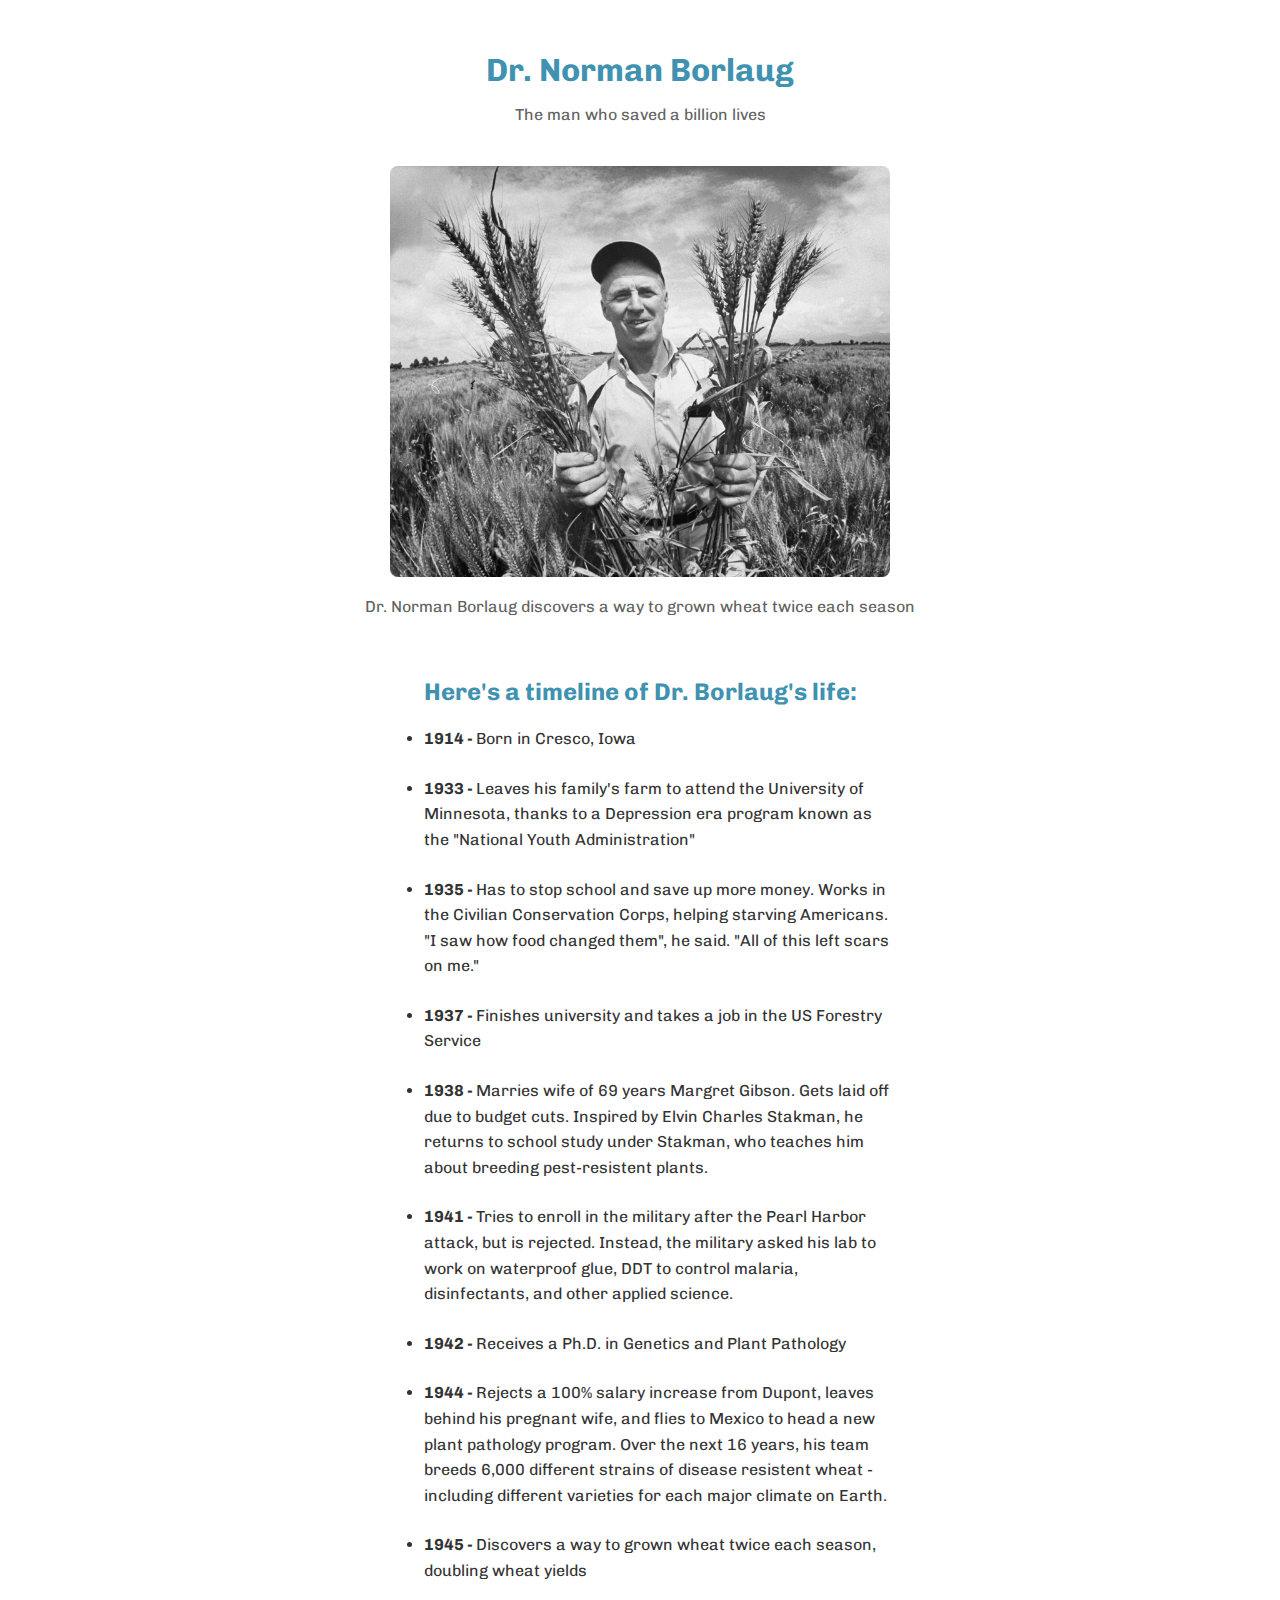
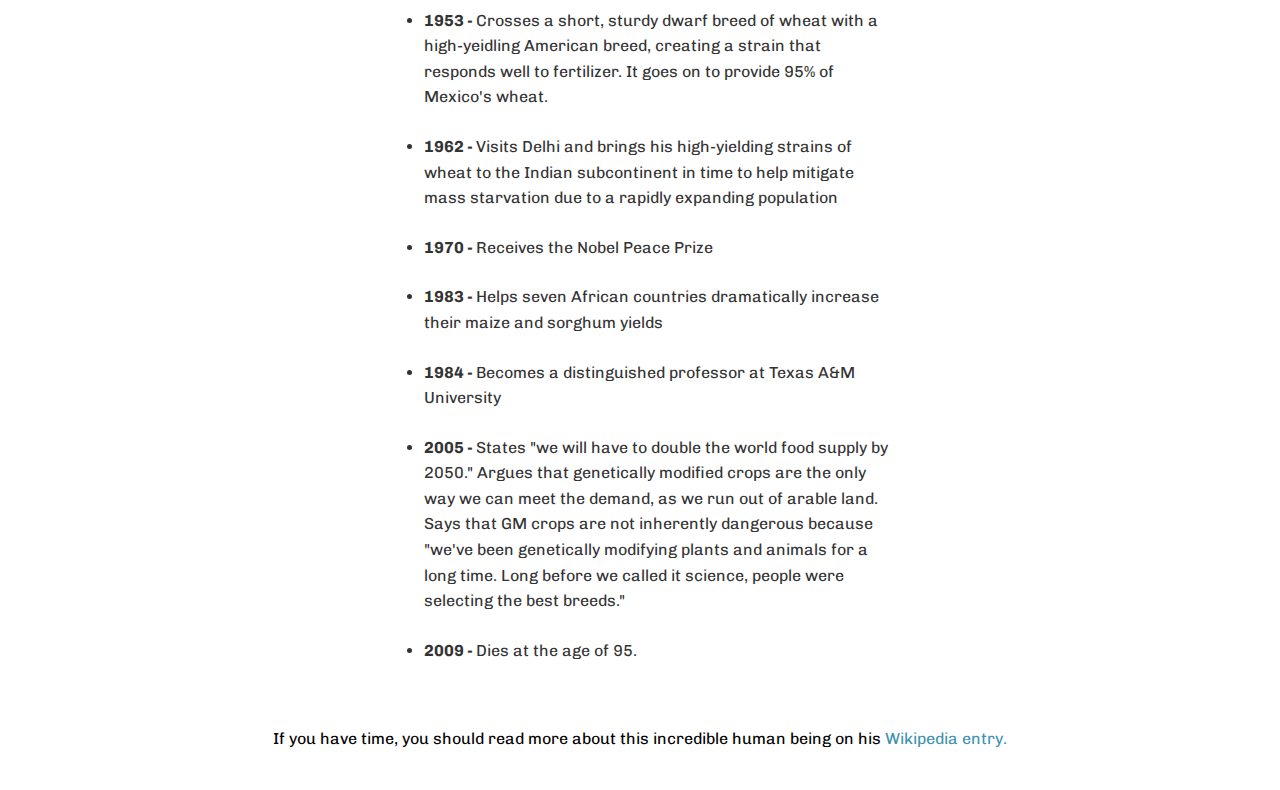
==== tribute-page/tribute-page.html @ 1d8cd2cb "added 2 exercises on repo" ====
<!DOCTYPE html>
<html>
    <head>
        <link rel = "stylesheet" href = "./tribute-page.css">
        <link href="https://fonts.googleapis.com/css2?family=Chivo:ital,wght@0,400;0,700;1,300&display=swap" rel="stylesheet">
    </head>
    <body>
        <div class="title-description">
            <h1 class = "name">Dr. Norman Borlaug</h1>
            <p class = "description">The man who saved a billion lives</p>
        </div>

        <div class = "photo-section">
            <img src = "norman-borlaug.jpg" />
            <span class = "caption">Dr. Norman Borlaug discovers a way to grown wheat twice each season</span>
        </div>

        <div class="timeline-life">
            <h2 class = "timeline">Here's a timeline of Dr. Borlaug's life:</h2>
            <ul class="life">
                <li class = "events"><b>1914 - </b> Born in Cresco, Iowa</li>
                <li class = "events"><b>1933 - </b>Leaves his family's farm to attend the University of Minnesota, thanks to a Depression era program known as the "National Youth Administration"</li>
                <li class = "events"><b>1935 - </b>Has to stop school and save up more money. Works in the Civilian Conservation Corps, helping starving Americans. "I saw how food changed them", he said. "All of this left scars on me."</li>
                <li class = "events"><b>1937 - </b>Finishes university and takes a job in the US Forestry Service</li>
                <li class = "events"><b>1938 - </b>Marries wife of 69 years Margret Gibson. Gets laid off due to budget cuts. Inspired by Elvin Charles Stakman, he returns to school study under Stakman, who teaches him about breeding pest-resistent plants.</li>
                <li class = "events"><b>1941 - </b>Tries to enroll in the military after the Pearl Harbor attack, but is rejected. Instead, the military asked his lab to work on waterproof glue, DDT to control malaria, disinfectants, and other applied science.</li>
                <li class = "events"><b>1942 - </b>Receives a Ph.D. in Genetics and Plant Pathology</li>
                <li class = "events"><b>1944 - </b>Rejects a 100% salary increase from Dupont, leaves behind his pregnant wife, and flies to Mexico to head a new plant pathology program. Over the next 16 years, his team breeds 6,000 different strains of disease resistent wheat - including different varieties for each major climate on Earth.</li>
                <li class = "events"><b>1945 - </b>Discovers a way to grown wheat twice each season, doubling wheat yields</li>
                <li class = "events"><b>1953 - </b>Crosses a short, sturdy dwarf breed of wheat with a high-yeidling American breed, creating a strain that responds well to fertilizer. It goes on to provide 95% of Mexico's wheat.</li>
                <li class = "events"><b>1962 - </b>Visits Delhi and brings his high-yielding strains of wheat to the Indian subcontinent in time to help mitigate mass starvation due to a rapidly expanding population</li>
                <li class = "events"><b>1970 - </b>Receives the Nobel Peace Prize</li>
                <li class = "events"><b>1983 - </b>Helps seven African countries dramatically increase their maize and sorghum yields</li>
                <li class = "events"><b>1984 - </b>Becomes a distinguished professor at Texas A&M University</li>
                <li class = "events"><b>2005 - </b>States "we will have to double the world food supply by 2050." Argues that genetically modified crops are the only way we can meet the demand, as we run out of arable land. Says that GM crops are not inherently dangerous because "we've been genetically modifying plants and animals for a long time. Long before we called it science, people were selecting the best breeds."</li>
                <li class = "events"><b>2009 - </b>Dies at the age of 95.</li>
            </ul>
        </div>
        <p class = "info">If you have time, you should read more about this incredible human being on his <a href = "https://en.wikipedia.org/wiki/Norman_Borlaug">Wikipedia entry.</a></p>
    </body>
</html>
---- tribute-page/tribute-page.css ----
body {
    background-color: #ffffff;
    font-family: 'Chivo', sans-serif;
    box-sizing: border-box;
    margin: 0;
    padding: 2% 0;
}

.title-description {
    padding: 2% 0;
}

.name {
    font-weight: 700;
    color: #4092B1;
    font-size: 32px;
    text-align: center;
    margin: 0;
}

.description {
    font-size: 16px;
    color: #626262;
    text-align: center;
}

.caption {
    font-size: 16px;
    color: #626262;
    text-align: center;
    display: block;
    margin: 16px 0px;
}

.photo-section {
    margin: 0 auto;
    display: block;
    text-align: center;
}

img {
    max-width: 500px;
    height: auto;
    border-radius: 8px;
}

.timeline-life {
    margin: 0 auto;
    padding: 2% 30%;
}

.timeline {
    font-size: 24px;
    color: #4092B1;
    text-align: center;
}

.events {
    font-size: 16px;
    color: #333333;
    line-height: 1.6;
    margin-bottom: 24px;
}

.info {
    text-align: center;
}

a {
    text-decoration: none;
    color: #4092B1;
}
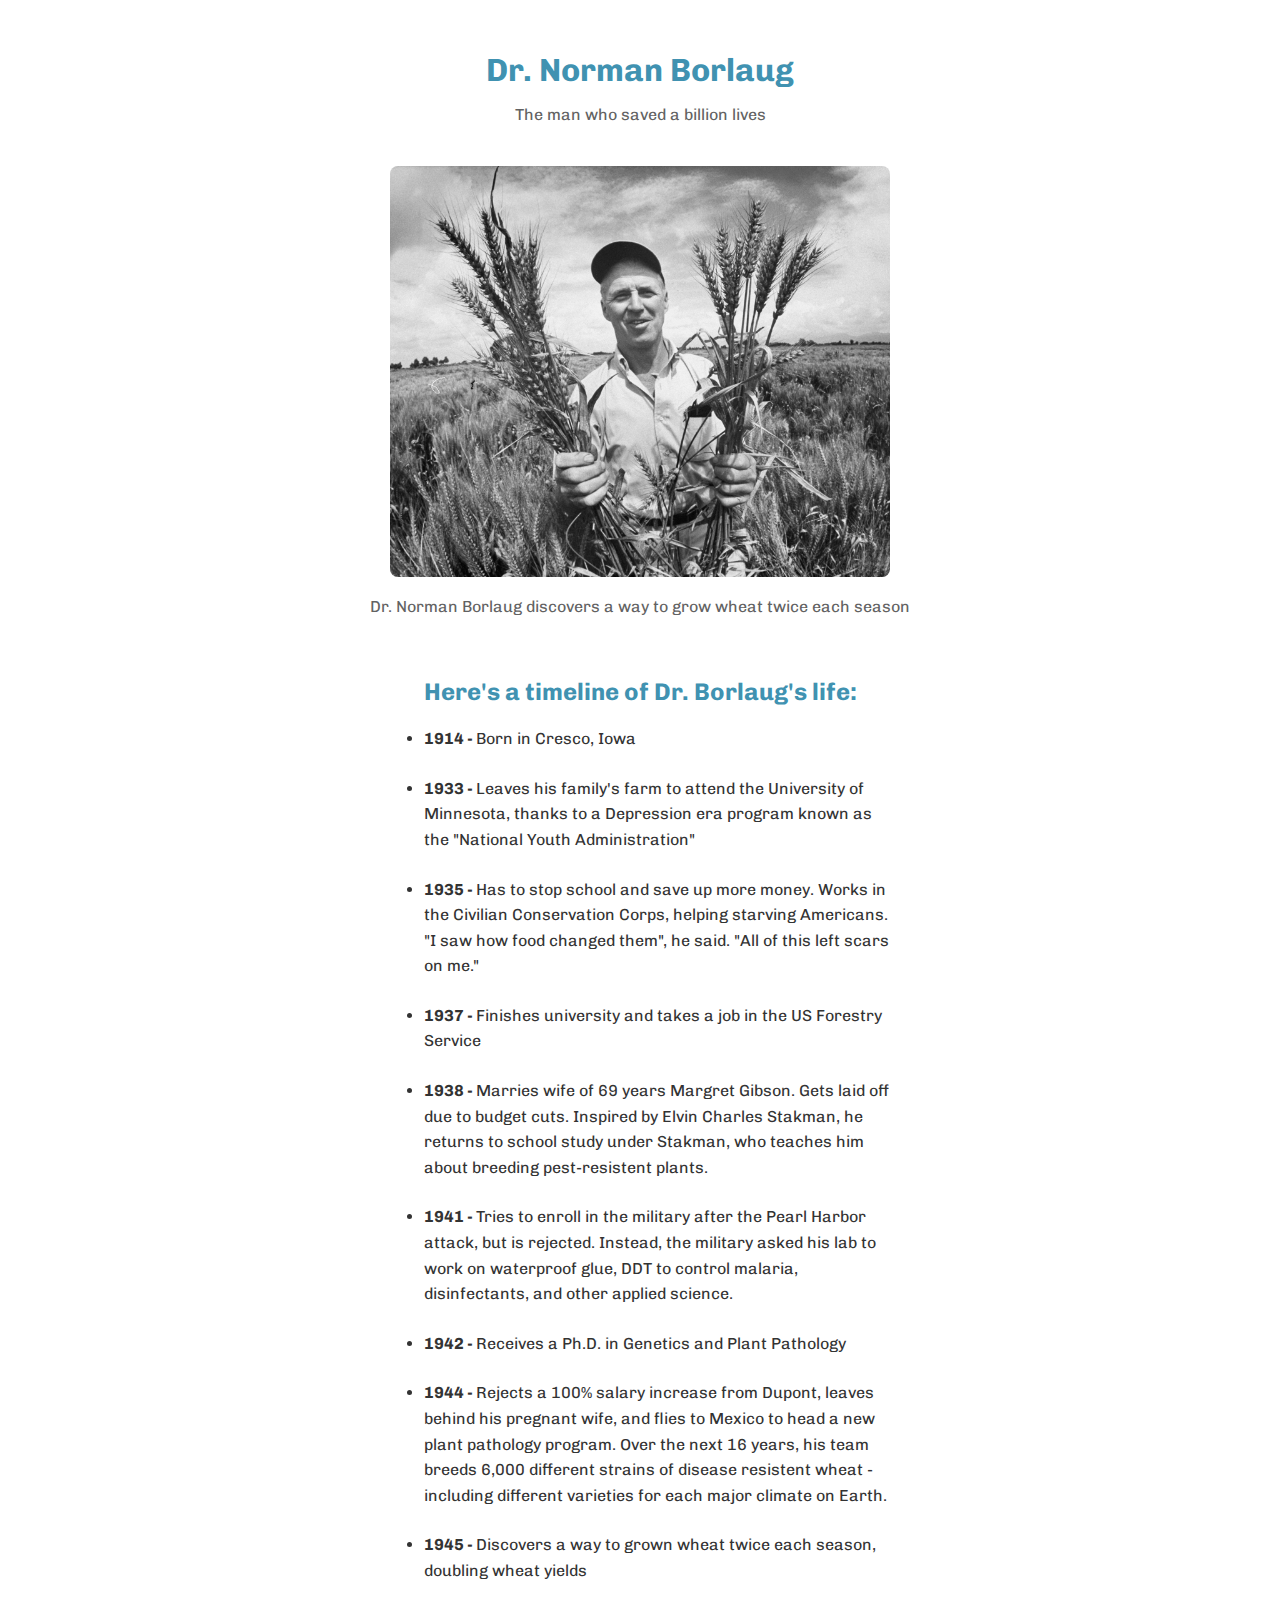
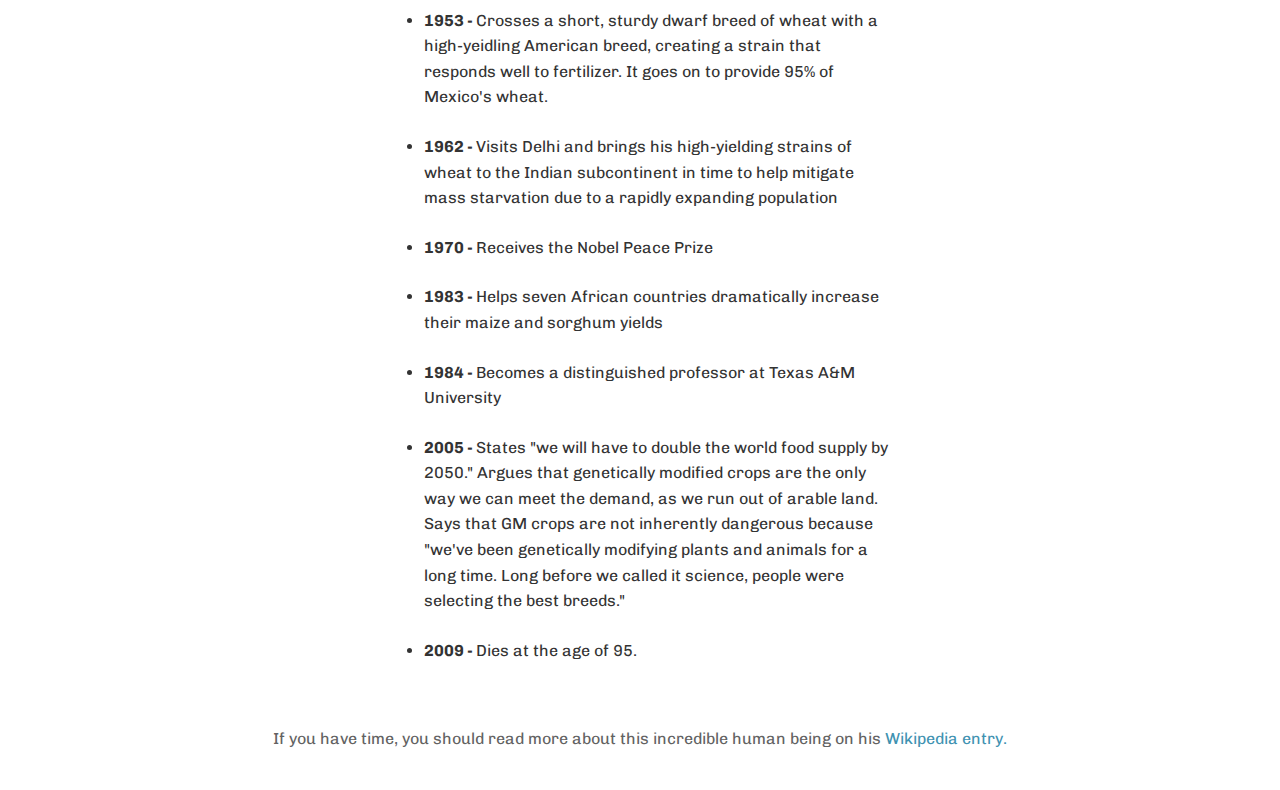
==== commit 95126944: "updated files" ====
--- a/tribute-page/tribute-page.html
+++ b/tribute-page/tribute-page.html
@@ -12,7 +12,7 @@
 
         <div class = "photo-section">
             <img src = "norman-borlaug.jpg" />
-            <span class = "caption">Dr. Norman Borlaug discovers a way to grown wheat twice each season</span>
+            <span class = "caption">Dr. Norman Borlaug discovers a way to grow wheat twice each season</span>
         </div>
 
         <div class="timeline-life">
--- a/tribute-page/tribute-page.css
+++ b/tribute-page/tribute-page.css
@@ -64,6 +64,7 @@
 
 .info {
     text-align: center;
+    color: #626262;
 }
 
 a {
